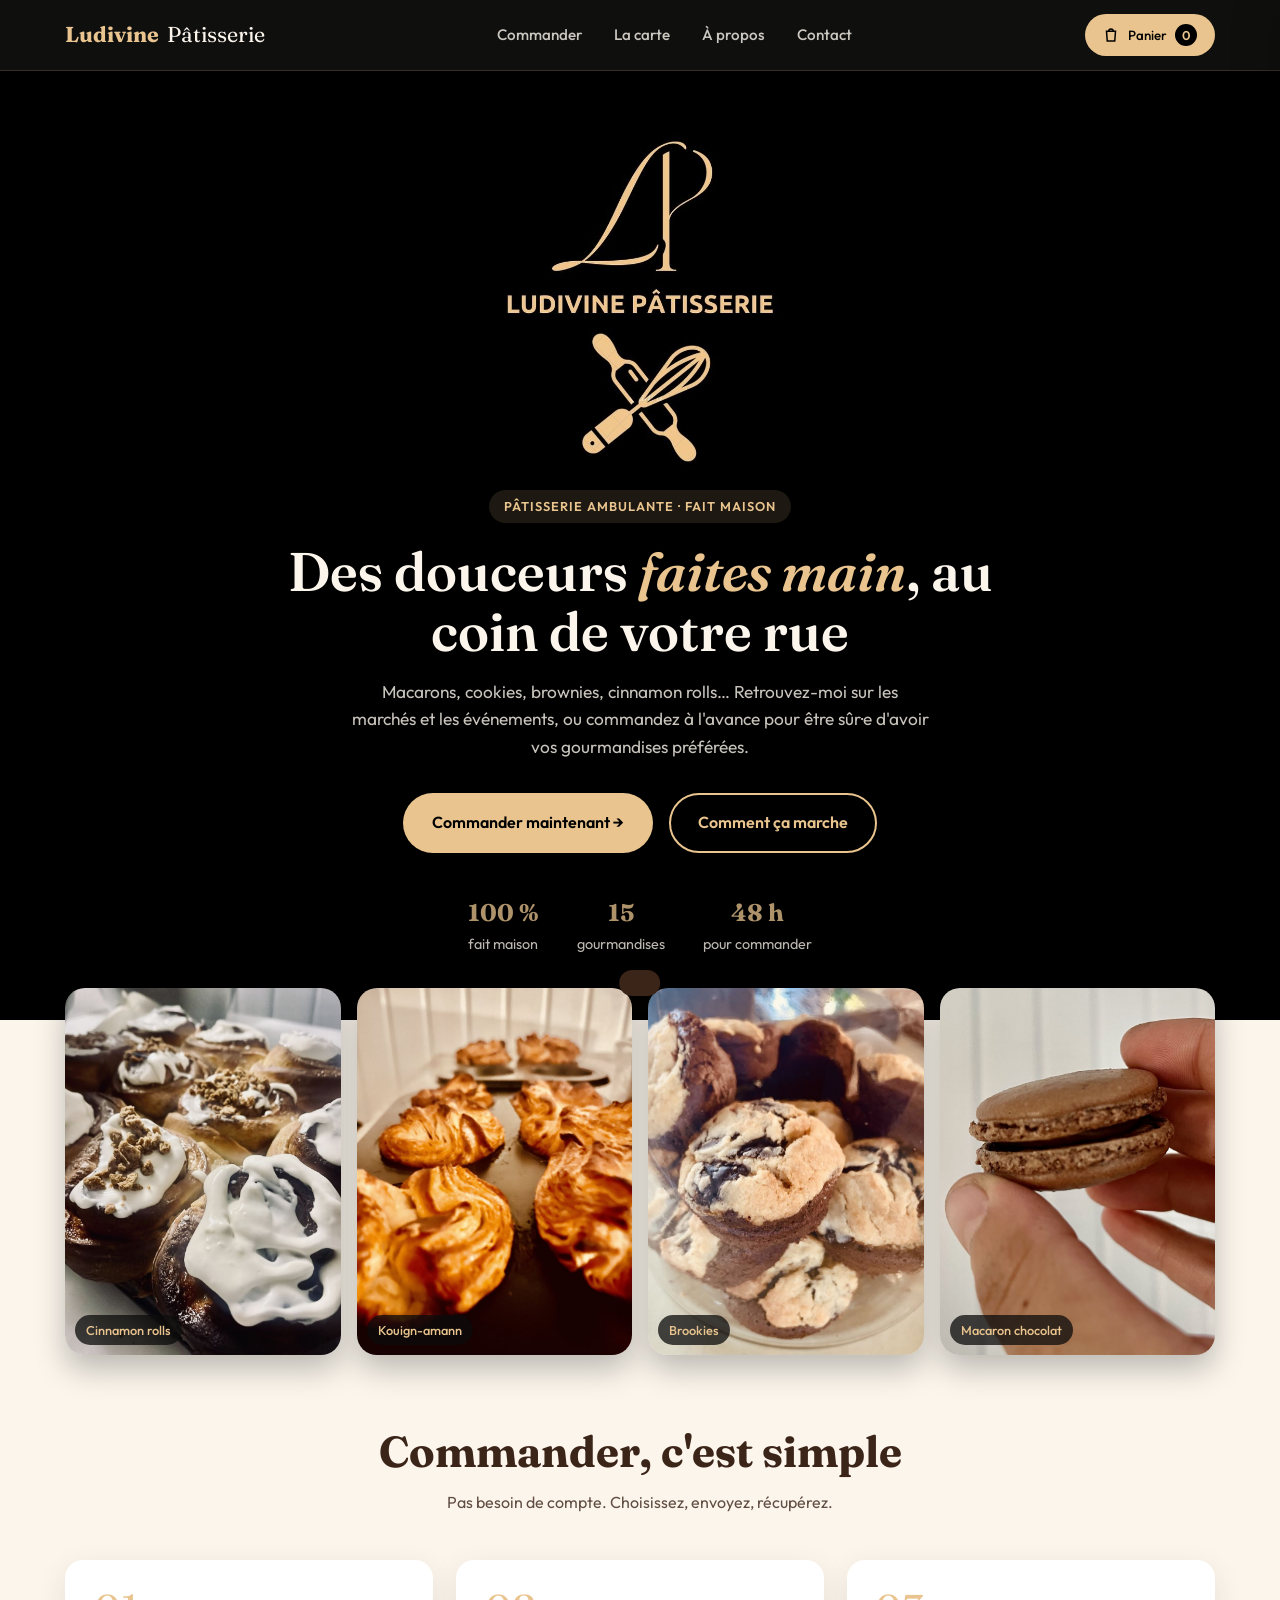
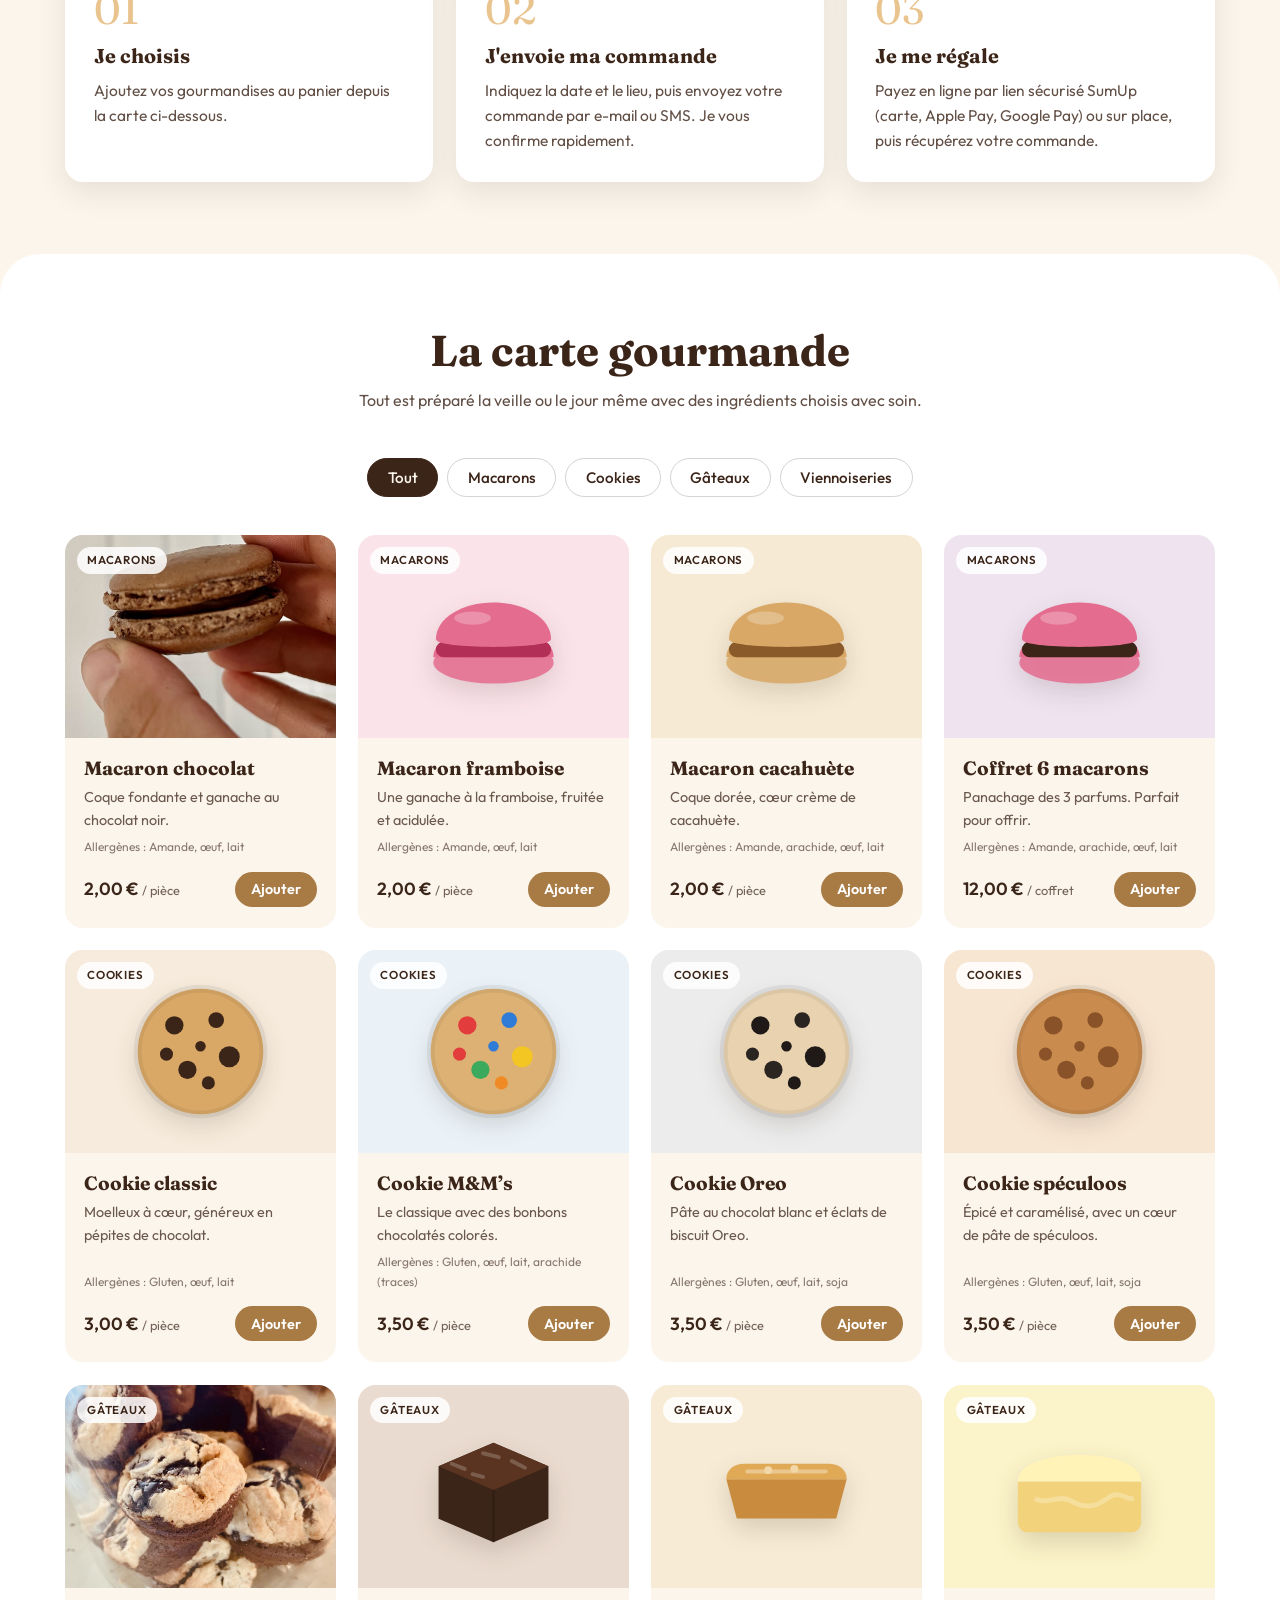
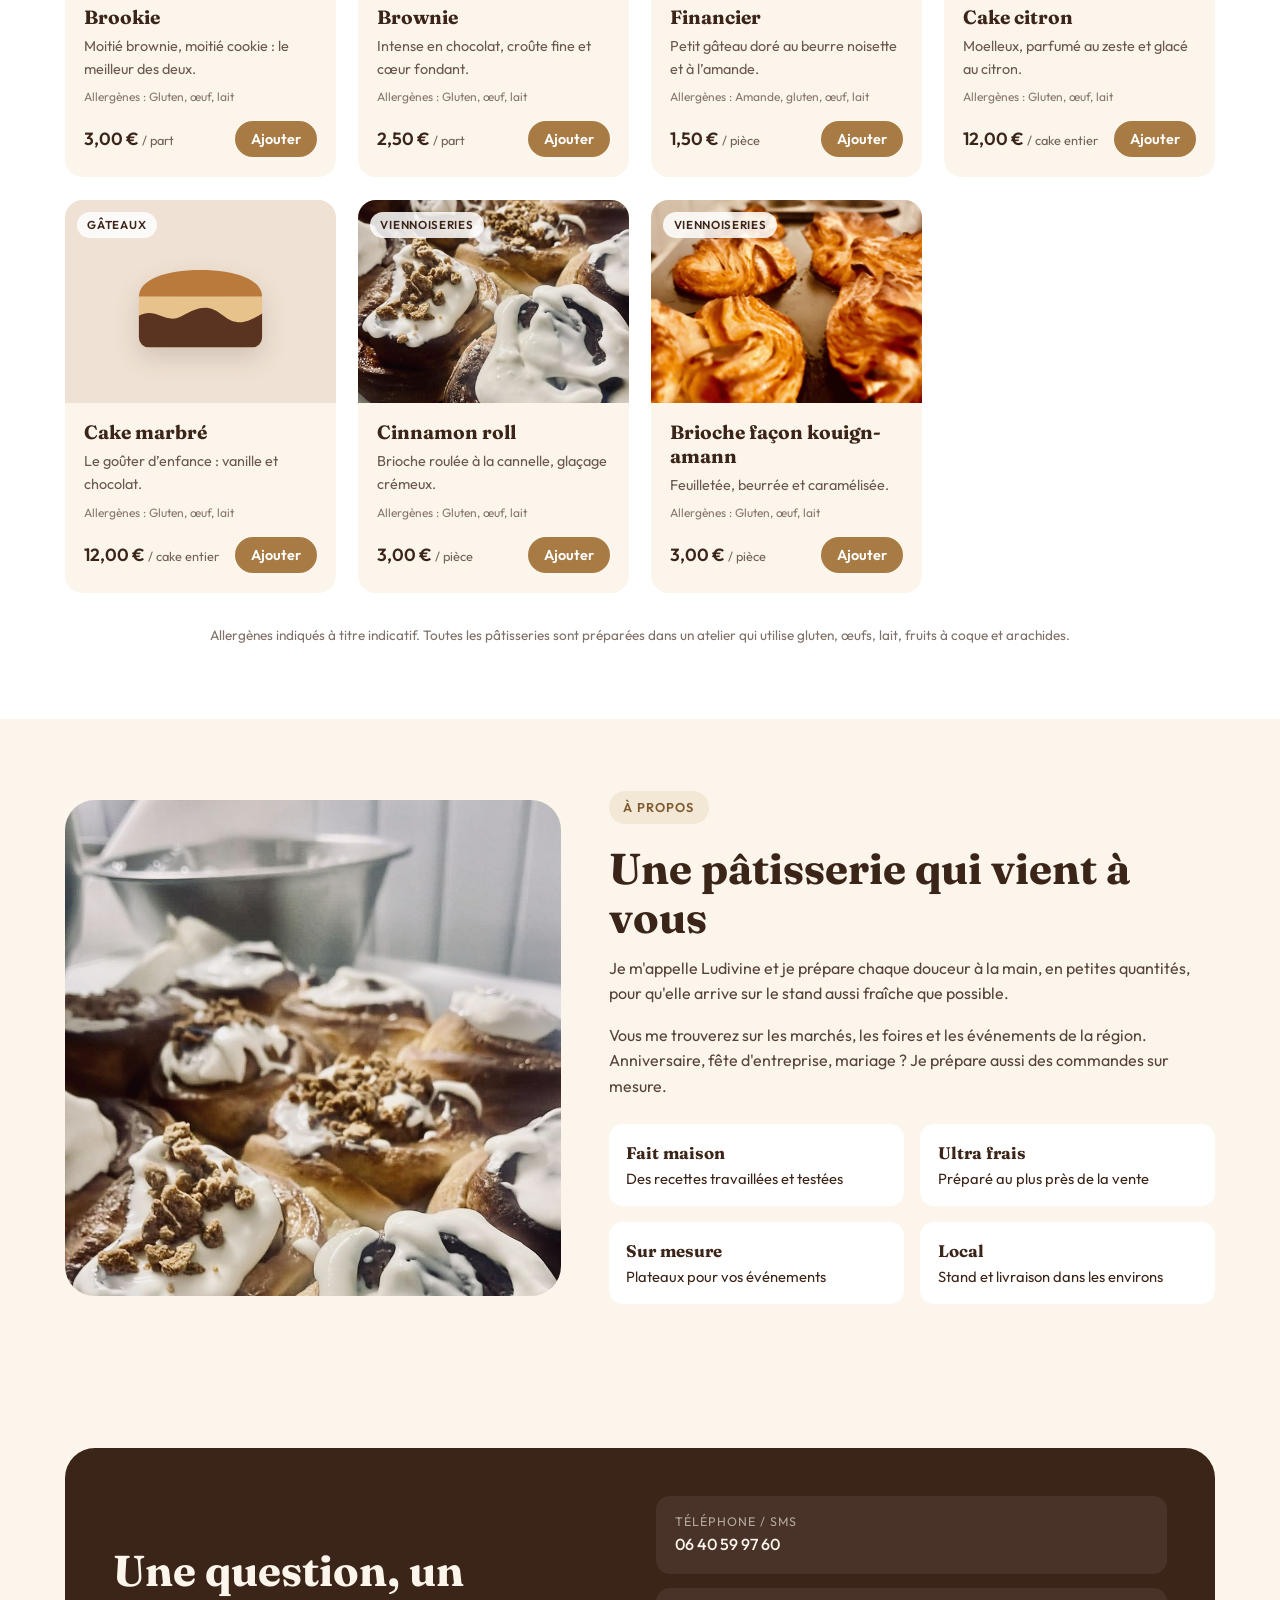
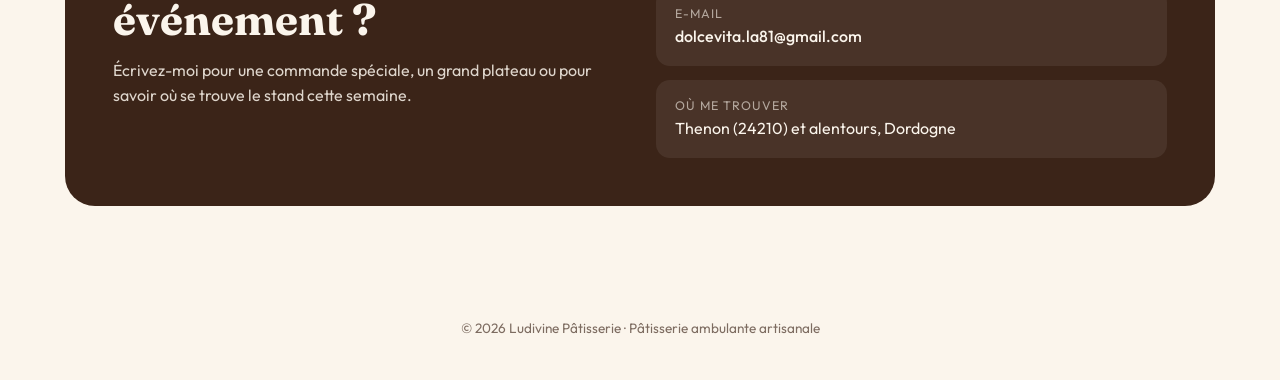
==== index.html @ d3c08a84 "Add files via upload" ====
<!DOCTYPE html>
<html lang="fr">
<head>
<meta charset="UTF-8">
<meta name="viewport" content="width=device-width, initial-scale=1">
<title>Ludivine Pâtisserie — pâtisserie ambulante</title>
<!-- ===== SEO : remplace dolcevitala81-gif par ton pseudo GitHub (ou ton nom de domaine) ===== -->
<meta name="description" content="Ludivine Pâtisserie, pâtisserie ambulante artisanale à Thenon (24210) et alentours, Dordogne : macarons, cookies, brownies, brookies, financiers, cinnamon rolls, kouign-amann et cakes faits maison. Commandez en ligne.">
<meta name="robots" content="index, follow">
<link rel="canonical" href="https://xn--ludivine-ptisserie-rsb.com/">
<meta property="og:type" content="website">
<meta property="og:title" content="Ludivine Pâtisserie — pâtisserie ambulante faite maison">
<meta property="og:description" content="Macarons, cookies, brownies, cinnamon rolls… Commandez vos douceurs faites main à Thenon et alentours.">
<meta property="og:url" content="https://xn--ludivine-ptisserie-rsb.com/">
<meta property="og:locale" content="fr_FR">
<meta name="theme-color" content="#000000">
<script type="application/ld+json">
{
  "@context": "https://schema.org",
  "@type": "Bakery",
  "name": "Ludivine Pâtisserie",
  "description": "Pâtisserie ambulante artisanale : macarons, cookies, brownies, brookies, financiers, cinnamon rolls, kouign-amann et cakes faits maison.",
  "url": "https://xn--ludivine-ptisserie-rsb.com/",
  "telephone": "+33640599760",
  "email": "dolcevita.la81@gmail.com",
  "areaServed": "Thenon et alentours, Dordogne",
  "address": {"@type": "PostalAddress", "addressLocality": "Thenon", "postalCode": "24210", "addressRegion": "Dordogne", "addressCountry": "FR"},
  "servesCuisine": "Pâtisserie française",
  "priceRange": "€"
}
</script>
<link rel="preconnect" href="https://fonts.googleapis.com">
<link rel="preconnect" href="https://fonts.gstatic.com" crossorigin>
<link href="https://fonts.googleapis.com/css2?family=Fraunces:opsz,wght@9..144,400;9..144,600;9..144,700&family=Outfit:wght@300;400;500;600&display=swap" rel="stylesheet">
<link rel="stylesheet" href="css/style.css">
</head>
<body>

<header>
  <div class="wrap nav">
    <a href="#accueil" class="logo">Ludivine <span>Pâtisserie</span></a>
    <ul class="nav-links">
      <li><a href="#comment">Commander</a></li>
      <li><a href="#carte">La carte</a></li>
      <li><a href="#apropos">À propos</a></li>
      <li><a href="#contact">Contact</a></li>
    </ul>
    <button class="cart-btn" id="openCart" aria-label="Ouvrir le panier">
      <svg width="18" height="18" viewBox="0 0 24 24" fill="none" stroke="currentColor" stroke-width="2"><path d="M6 7h12l-1 13H7L6 7z"/><path d="M9 7a3 3 0 0 1 6 0"/></svg>
      <span class="lbl">Panier</span>
      <span class="cart-count" id="cartCount">0</span>
    </button>
  </div>
</header>

<main id="accueil">
  <!-- HERO -->
  <div class="hero">
    <div class="wrap">
      <img class="hero-logo" src="img/logo.jpg" alt="Logo Ludivine Pâtisserie">
      <span class="tag">Pâtisserie ambulante · fait maison</span>
      <h1>Des douceurs <em>faites main</em>, au coin de votre rue</h1>
      <p>Macarons, cookies, brownies, cinnamon rolls… Retrouvez-moi sur les marchés et les événements, ou commandez à l'avance pour être sûr·e d'avoir vos gourmandises préférées.</p>
      <div class="btns">
        <a href="#carte" class="btn btn-primary">Commander maintenant →</a>
        <a href="#comment" class="btn btn-ghost">Comment ça marche</a>
      </div>
      <div class="hero-badges">
        <div><strong>100 %</strong>fait maison</div>
        <div><strong>15</strong>gourmandises</div>
        <div><strong>48 h</strong>pour commander</div>
      </div>
    </div>
  </div>
  <div class="wrap gallery">
    <figure><img src="img/cinnamon-roll.jpg" alt="Cinnamon rolls glacés aux éclats de spéculoos" loading="lazy"><figcaption>Cinnamon rolls</figcaption></figure>
    <figure><img src="img/kouign-amann.jpg" alt="Brioches façon kouign-amann caramélisées" loading="lazy"><figcaption>Kouign-amann</figcaption></figure>
    <figure><img src="img/brookies.jpg" alt="Brookies, moitié brownie moitié cookie" loading="lazy"><figcaption>Brookies</figcaption></figure>
    <figure><img src="img/macaron-chocolat.jpg" alt="Macaron au chocolat" loading="lazy"><figcaption>Macaron chocolat</figcaption></figure>
  </div>

  <!-- COMMENT -->
  <section id="comment">
    <div class="wrap">
      <div class="sec-head">
        <h2>Commander, c'est simple</h2>
        <p>Pas besoin de compte. Choisissez, envoyez, récupérez.</p>
      </div>
      <div class="steps">
        <div class="step"><div class="step-n">01</div><h3>Je choisis</h3><p>Ajoutez vos gourmandises au panier depuis la carte ci-dessous.</p></div>
        <div class="step"><div class="step-n">02</div><h3>J'envoie ma commande</h3><p>Indiquez la date et le lieu, puis envoyez votre commande par e-mail ou SMS. Je vous confirme rapidement.</p></div>
        <div class="step"><div class="step-n">03</div><h3>Je me régale</h3><p>Payez en ligne par lien sécurisé SumUp (carte, Apple Pay, Google Pay) ou sur place, puis récupérez votre commande.</p></div>
      </div>
    </div>
  </section>

  <!-- CARTE -->
  <section id="carte">
    <div class="wrap">
      <div class="sec-head">
        <h2>La carte gourmande</h2>
        <p>Tout est préparé la veille ou le jour même avec des ingrédients choisis avec soin.</p>
      </div>
      <div class="filters" id="filters"></div>
      <div class="grid" id="grid"></div>
      <p class="note">Allergènes indiqués à titre indicatif. Toutes les pâtisseries sont préparées dans un atelier qui utilise gluten, œufs, lait, fruits à coque et arachides.</p>
    </div>
  </section>

  <!-- A PROPOS -->
  <section id="apropos">
    <div class="wrap about">
      <div class="about-art" id="aboutArt" aria-hidden="true"></div>
      <div>
        <span class="tag">À propos</span>
        <h2>Une pâtisserie qui vient à vous</h2>
        <p>Je m'appelle Ludivine et je prépare chaque douceur à la main, en petites quantités, pour qu'elle arrive sur le stand aussi fraîche que possible.</p>
        <p>Vous me trouverez sur les marchés, les foires et les événements de la région. Anniversaire, fête d'entreprise, mariage ? Je prépare aussi des commandes sur mesure.</p>
        <div class="values">
          <div class="value"><strong>Fait maison</strong>Des recettes travaillées et testées</div>
          <div class="value"><strong>Ultra frais</strong>Préparé au plus près de la vente</div>
          <div class="value"><strong>Sur mesure</strong>Plateaux pour vos événements</div>
          <div class="value"><strong>Local</strong>Stand et livraison dans les environs</div>
        </div>
      </div>
    </div>
  </section>

  <!-- CONTACT -->
  <section id="contact">
    <div class="wrap contact">
      <div>
        <h2>Une question, un événement ?</h2>
        <p>Écrivez-moi pour une commande spéciale, un grand plateau ou pour savoir où se trouve le stand cette semaine.</p>
      </div>
      <ul class="contact-list">
        <li><small>Téléphone / SMS</small><a href="tel:+33640599760">06 40 59 97 60</a></li>
        <li><small>E-mail</small><a href="mailto:dolcevita.la81@gmail.com">dolcevita.la81@gmail.com</a></li>
        <li><small>Où me trouver</small>Thenon (24210) et alentours, Dordogne</li>
      </ul>
    </div>
  </section>
</main>

<footer>
  <div class="wrap">© <span id="yr"></span> Ludivine Pâtisserie · Pâtisserie ambulante artisanale</div>
</footer>

<button class="mobile-cart" id="mobileCart"><span>Voir mon panier (<span id="mCount">0</span>)</span><span id="mTotal">0,00 €</span></button>

<!-- DRAWER -->
<div class="overlay" id="overlay"></div>
<aside class="drawer" id="drawer" aria-label="Panier">
  <div class="d-head"><h3 id="dTitle">Mon panier</h3><button class="x" id="closeCart" aria-label="Fermer">×</button></div>
  <div class="d-body" id="dBody"></div>
  <div class="d-foot" id="dFoot"></div>
</aside>

<div class="toast" id="toast"></div>

<script src="js/script.js"></script>
</body>
</html>
---- css/style.css ----
:root{
  --cream:#FBF5EC; --cream-2:#F3E7D6; --cocoa:#3B2418; --cocoa-2:#5A3A28;
  --rasp:#A87B45; --rasp-dark:#7E5A2E; --gold:#E9C48E; --black:#000; --white:#fff;
  --radius:18px; --shadow:0 10px 30px rgba(59,36,24,.10);
  --serif:'Fraunces', Georgia, serif; --sans:'Outfit', system-ui, sans-serif;
}
*{box-sizing:border-box;margin:0;padding:0}
html{scroll-behavior:smooth}
body{font-family:var(--sans);background:var(--cream);color:var(--cocoa);line-height:1.6;-webkit-font-smoothing:antialiased}
img,svg{display:block;max-width:100%}
a{color:inherit}
button{font-family:inherit;cursor:pointer}
.wrap{width:min(1150px,92%);margin:0 auto}

/* Header */
header{position:sticky;top:0;z-index:40;background:rgba(0,0,0,.94);backdrop-filter:blur(10px);border-bottom:1px solid rgba(233,196,142,.18);color:var(--cream)}
.nav{display:flex;align-items:center;justify-content:space-between;height:70px}
.logo{font-family:var(--serif);font-size:1.35rem;font-weight:700;text-decoration:none;display:flex;align-items:center;gap:.5rem}
.logo{color:var(--gold)} .logo span{color:var(--cream);font-weight:400}
.nav-links{display:flex;gap:2rem;list-style:none}
.nav-links a{text-decoration:none;font-weight:500;font-size:.95rem;opacity:.8;transition:opacity .2s}
.nav-links a:hover{opacity:1;color:var(--gold)}
.cart-btn{position:relative;background:var(--gold);color:var(--black);border:none;border-radius:999px;padding:.6rem 1.1rem;font-weight:500;display:flex;align-items:center;gap:.5rem;transition:background .2s}
.cart-btn:hover{background:#fff}
.cart-count{background:var(--black);color:var(--gold);border-radius:999px;min-width:22px;height:22px;display:grid;place-items:center;font-size:.8rem;font-weight:600;padding:0 6px}
.cart-count.bump{animation:bump .35s}
@keyframes bump{50%{transform:scale(1.35)}}

/* Hero (bannière logo) */
.hero{background:var(--black);color:var(--cream);padding:2rem 0 4rem;text-align:center;overflow:hidden}
.hero-logo{width:min(520px,90%);margin:0 auto -.5rem}
.tag{display:inline-block;background:var(--cream-2);color:var(--rasp-dark);font-weight:600;font-size:.8rem;letter-spacing:.08em;text-transform:uppercase;padding:.4rem .9rem;border-radius:999px;margin-bottom:1.2rem}
.hero .tag{background:rgba(233,196,142,.12);color:var(--gold)}
h1{font-family:var(--serif);font-size:clamp(2rem,4.6vw,3.4rem);line-height:1.1;font-weight:600;margin:0 auto 1rem;max-width:760px}
h1 em{font-style:italic;color:var(--gold)}
.hero p{font-size:1.08rem;max-width:580px;opacity:.8;margin:0 auto 2rem}
.btns{display:flex;gap:1rem;flex-wrap:wrap;justify-content:center}
.btn{display:inline-flex;align-items:center;gap:.5rem;padding:.95rem 1.7rem;border-radius:999px;font-weight:600;text-decoration:none;border:2px solid transparent;transition:all .2s;font-size:1rem}
.btn-primary{background:var(--rasp);color:#fff}
.btn-primary:hover{background:var(--rasp-dark);transform:translateY(-2px)}
.hero .btn-primary{background:var(--gold);color:var(--black)}
.hero .btn-primary:hover{background:#fff}
.btn-ghost{border-color:var(--cocoa);color:var(--cocoa);background:transparent}
.btn-ghost:hover{background:var(--cocoa);color:var(--cream)}
.hero .btn-ghost{border-color:var(--gold);color:var(--gold)}
.hero .btn-ghost:hover{background:var(--gold);color:var(--black)}
.hero-badges{display:flex;gap:2.4rem;margin-top:2.6rem;flex-wrap:wrap;justify-content:center}
.hero-badges div{font-size:.9rem;opacity:.75}
.hero-badges strong{display:block;font-family:var(--serif);font-size:1.5rem;color:var(--gold)}
/* Galerie photos */
.gallery{display:grid;grid-template-columns:repeat(4,1fr);gap:1rem;margin-top:-2rem;position:relative}
.gallery figure{border-radius:20px;overflow:hidden;aspect-ratio:3/4;box-shadow:0 14px 30px rgba(0,0,0,.25);position:relative}
.gallery img{width:100%;height:100%;object-fit:cover;transition:transform .5s}
.gallery figure:hover img{transform:scale(1.06)}
.gallery figcaption{position:absolute;left:10px;bottom:10px;background:rgba(11,11,11,.75);color:var(--gold);font-size:.8rem;font-weight:500;padding:.3rem .7rem;border-radius:999px}

/* Sections */
section{padding:4.5rem 0}
.sec-head{text-align:center;max-width:640px;margin:0 auto 2.8rem}
h2{font-family:var(--serif);font-size:clamp(1.9rem,3.8vw,2.7rem);line-height:1.15;margin-bottom:.8rem}
.sec-head p{opacity:.8}

/* Steps */
.steps{display:grid;grid-template-columns:repeat(3,1fr);gap:1.4rem}
.step{background:var(--white);border-radius:var(--radius);padding:1.8rem;box-shadow:var(--shadow);position:relative}
.step-n{font-family:var(--serif);font-size:2.6rem;color:var(--gold);line-height:1;margin-bottom:.6rem}
.step h3{font-family:var(--serif);font-size:1.25rem;margin-bottom:.4rem}
.step p{opacity:.8;font-size:.97rem}

/* Menu */
#carte{background:var(--white);border-radius:40px 40px 0 0}
.filters{display:flex;gap:.6rem;justify-content:center;flex-wrap:wrap;margin-bottom:2.4rem}
.filter{border:1.5px solid rgba(59,36,24,.2);background:transparent;color:var(--cocoa);padding:.55rem 1.2rem;border-radius:999px;font-weight:500;font-size:.95rem;transition:all .2s}
.filter:hover{border-color:var(--cocoa)}
.filter.active{background:var(--cocoa);color:var(--cream);border-color:var(--cocoa)}
.grid{display:grid;grid-template-columns:repeat(auto-fill,minmax(250px,1fr));gap:1.4rem}
.card{background:var(--cream);border-radius:var(--radius);overflow:hidden;display:flex;flex-direction:column;transition:transform .25s,box-shadow .25s}
.card:hover{transform:translateY(-5px);box-shadow:var(--shadow)}
.card-art{aspect-ratio:4/3;display:grid;place-items:center;position:relative}
.card-art svg{width:58%;filter:drop-shadow(0 10px 12px rgba(59,36,24,.16))}
.card-art{overflow:hidden}
.card-art img{position:absolute;inset:0;width:100%;height:100%;object-fit:cover}
.card-cat{z-index:1}
.card-cat{position:absolute;top:12px;left:12px;background:rgba(255,255,255,.85);font-size:.72rem;font-weight:600;letter-spacing:.06em;text-transform:uppercase;padding:.25rem .65rem;border-radius:999px}
.card-body{padding:1.1rem 1.2rem 1.3rem;display:flex;flex-direction:column;gap:.35rem;flex:1}
.card h3{font-family:var(--serif);font-size:1.2rem;line-height:1.25}
.card .desc{font-size:.9rem;opacity:.75;flex:1}
.card .allerg{font-size:.75rem;opacity:.6}
.card-foot{display:flex;align-items:center;justify-content:space-between;margin-top:.6rem}
.price{font-weight:600;font-size:1.1rem}
.price small{font-weight:400;font-size:.8rem;opacity:.7}
.add{background:var(--rasp);color:#fff;border:none;border-radius:999px;padding:.55rem 1rem;font-weight:600;font-size:.9rem;transition:background .2s,transform .15s}
.add:hover{background:var(--rasp-dark)}
.add:active{transform:scale(.94)}
.add.done{background:var(--cocoa)}
.note{text-align:center;font-size:.85rem;opacity:.65;margin-top:2rem}

/* About */
.about{display:grid;grid-template-columns:.9fr 1.1fr;gap:3rem;align-items:center}
.about-art{background:var(--cocoa);border-radius:30px;aspect-ratio:1;display:grid;place-items:center;position:relative;overflow:hidden}
.about-art svg{width:70%}
.about-art img{width:100%;height:100%;object-fit:cover}
.about-art::after{display:none;content:"";position:absolute;width:60%;height:60%;border-radius:50%;background:rgba(201,161,74,.15);top:-15%;right:-15%}
.about h2{text-align:left}
.about p{opacity:.85;margin-bottom:1rem}
.values{display:grid;grid-template-columns:1fr 1fr;gap:1rem;margin-top:1.5rem}
.value{background:var(--white);border-radius:14px;padding:1rem 1.1rem;font-size:.92rem}
.value strong{display:block;font-family:var(--serif);font-size:1.05rem}

/* Contact */
.contact{background:var(--cocoa);color:var(--cream);border-radius:30px;padding:3rem;display:grid;grid-template-columns:1fr 1fr;gap:2rem;align-items:center}
.contact h2{color:var(--cream)}
.contact p{opacity:.85}
.contact-list{list-style:none;display:grid;gap:.9rem}
.contact-list li{background:rgba(255,255,255,.07);border-radius:14px;padding:1rem 1.2rem}
.contact-list small{display:block;opacity:.6;font-size:.78rem;text-transform:uppercase;letter-spacing:.08em}
.contact-list a{text-decoration:none;font-weight:500}

footer{padding:2.5rem 0;text-align:center;font-size:.85rem;opacity:.65}

/* Drawer */
.overlay{position:fixed;inset:0;background:rgba(59,36,24,.45);opacity:0;pointer-events:none;transition:opacity .3s;z-index:50}
.overlay.open{opacity:1;pointer-events:auto}
.drawer{position:fixed;top:0;right:0;height:100%;width:min(440px,100%);background:var(--cream);z-index:60;transform:translateX(100%);transition:transform .35s cubic-bezier(.2,.8,.2,1);display:flex;flex-direction:column;box-shadow:-10px 0 40px rgba(0,0,0,.15)}
.drawer.open{transform:none}
.d-head{display:flex;justify-content:space-between;align-items:center;padding:1.3rem 1.5rem;border-bottom:1px solid rgba(59,36,24,.1)}
.d-head h3{font-family:var(--serif);font-size:1.4rem}
.x{background:none;border:none;font-size:1.6rem;line-height:1;color:var(--cocoa);width:40px;height:40px;border-radius:50%}
.x:hover{background:var(--cream-2)}
.d-body{flex:1;overflow-y:auto;padding:1.2rem 1.5rem}
.d-foot{padding:1.2rem 1.5rem;border-top:1px solid rgba(59,36,24,.1);background:var(--white)}
.empty{text-align:center;padding:3rem 1rem;opacity:.7}
.empty svg{width:90px;margin:0 auto 1rem;opacity:.6}
.line{display:grid;grid-template-columns:54px 1fr auto;gap:.9rem;align-items:center;padding:.8rem 0;border-bottom:1px dashed rgba(59,36,24,.15)}
.line-art{width:54px;height:54px;border-radius:12px;display:grid;place-items:center}
.line-art{overflow:hidden}
.line-art svg{width:72%}
.line-art img{width:100%;height:100%;object-fit:cover}
.line h4{font-size:.95rem;font-weight:600;line-height:1.3}
.line .lp{font-size:.85rem;opacity:.7}
.qty{display:flex;align-items:center;gap:.4rem;background:var(--white);border-radius:999px;padding:.2rem}
.qty button{width:28px;height:28px;border-radius:50%;border:none;background:var(--cream-2);color:var(--cocoa);font-size:1rem;font-weight:600}
.qty button:hover{background:var(--gold)}
.qty span{min-width:20px;text-align:center;font-weight:600;font-size:.9rem}
.total{display:flex;justify-content:space-between;font-size:1.15rem;font-weight:600;margin-bottom:1rem}
.btn-full{width:100%;justify-content:center;border:none}
.btn[disabled]{opacity:.4;pointer-events:none}

form .field{margin-bottom:1rem}
label{display:block;font-weight:500;font-size:.9rem;margin-bottom:.35rem}
input,select,textarea{width:100%;font-family:inherit;font-size:1rem;padding:.8rem 1rem;border-radius:12px;border:1.5px solid rgba(59,36,24,.18);background:var(--white);color:var(--cocoa);transition:border-color .2s}
input:focus,select:focus,textarea:focus{outline:none;border-color:var(--rasp)}
.row2{display:grid;grid-template-columns:1fr 1fr;gap:.8rem}
.radio-group{display:grid;grid-template-columns:1fr 1fr;gap:.6rem}
.radio-group label{border:1.5px solid rgba(59,36,24,.18);border-radius:12px;padding:.75rem;text-align:center;cursor:pointer;background:var(--white);margin:0;font-size:.9rem}
.radio-group input{display:none}
.radio-group input:checked + span{color:var(--rasp-dark);font-weight:600}
.radio-group label:has(input:checked){border-color:var(--rasp);background:#F7EEDF}
.back{background:none;border:none;color:var(--cocoa);font-weight:500;margin-bottom:1rem;opacity:.75;font-size:.95rem}
.back:hover{opacity:1}
.err{color:var(--rasp-dark);font-size:.85rem;margin-top:.5rem;display:none}
.recap{background:var(--white);border-radius:14px;padding:1rem;font-size:.85rem;white-space:pre-wrap;font-family:ui-monospace,Menlo,monospace;max-height:230px;overflow:auto;margin:1rem 0}
.ok-ico{width:64px;height:64px;border-radius:50%;background:#E9F3E6;color:#3F7A3A;display:grid;place-items:center;font-size:1.9rem;margin:0 auto 1rem}
.send-grid{display:grid;gap:.6rem}
.send-grid .btn{justify-content:center}
.paybox{background:#EEF4FF;border:1.5px solid #C9D9F5;border-radius:14px;padding:1rem;margin-bottom:1rem;font-size:.92rem;text-align:center}
.paybox p{margin-bottom:.6rem}
.paybox p:last-child{margin-bottom:0}
.btn-sumup{background:#1A1A1A;color:#fff;width:100%;justify-content:center}
.btn-sumup:hover{background:#000;transform:translateY(-2px)}
.hint{font-size:.82rem;opacity:.7;text-align:center;margin-top:.8rem}

.toast{position:fixed;bottom:24px;left:50%;transform:translate(-50%,120px);background:var(--cocoa);color:var(--cream);padding:.8rem 1.3rem;border-radius:999px;font-weight:500;font-size:.92rem;z-index:70;transition:transform .35s;box-shadow:var(--shadow)}
.toast.show{transform:translate(-50%,0)}

.mobile-cart{display:none}

/* Responsive */
@media (max-width:900px){
  .hero-grid,.about,.contact{grid-template-columns:1fr}
  .hero{padding-top:2.5rem}
  .hero-art{max-width:340px;margin:0 auto}
  .steps{grid-template-columns:1fr}
  .about-art{max-width:360px;margin:0 auto;width:100%}
  .contact{padding:2rem}
  .gallery{grid-template-columns:repeat(2,1fr);margin-top:-1.5rem}
}
@media (max-width:720px){
  .nav-links{display:none}
  .cart-btn .lbl{display:none}
  section{padding:3.2rem 0}
  #carte{border-radius:28px 28px 0 0}
  .grid{grid-template-columns:repeat(2,1fr);gap:.8rem}
  .card-body{padding:.8rem .85rem 1rem}
  .card h3{font-size:1rem}
  .card .desc{font-size:.8rem}
  .card-foot{flex-direction:column;align-items:stretch;gap:.5rem}
  .add{width:100%}
  .values{grid-template-columns:1fr}
  .mobile-cart{display:flex;position:fixed;bottom:16px;left:4%;right:4%;z-index:45;background:var(--black);color:var(--gold);border:none;border-radius:999px;padding:1rem 1.4rem;justify-content:space-between;font-weight:600;font-size:1rem;box-shadow:0 10px 30px rgba(0,0,0,.35);transform:translateY(120px);transition:transform .3s}
  .mobile-cart.show{transform:none}
  footer{padding-bottom:6rem}
}
@media (max-width:380px){ .grid{grid-template-columns:1fr} }
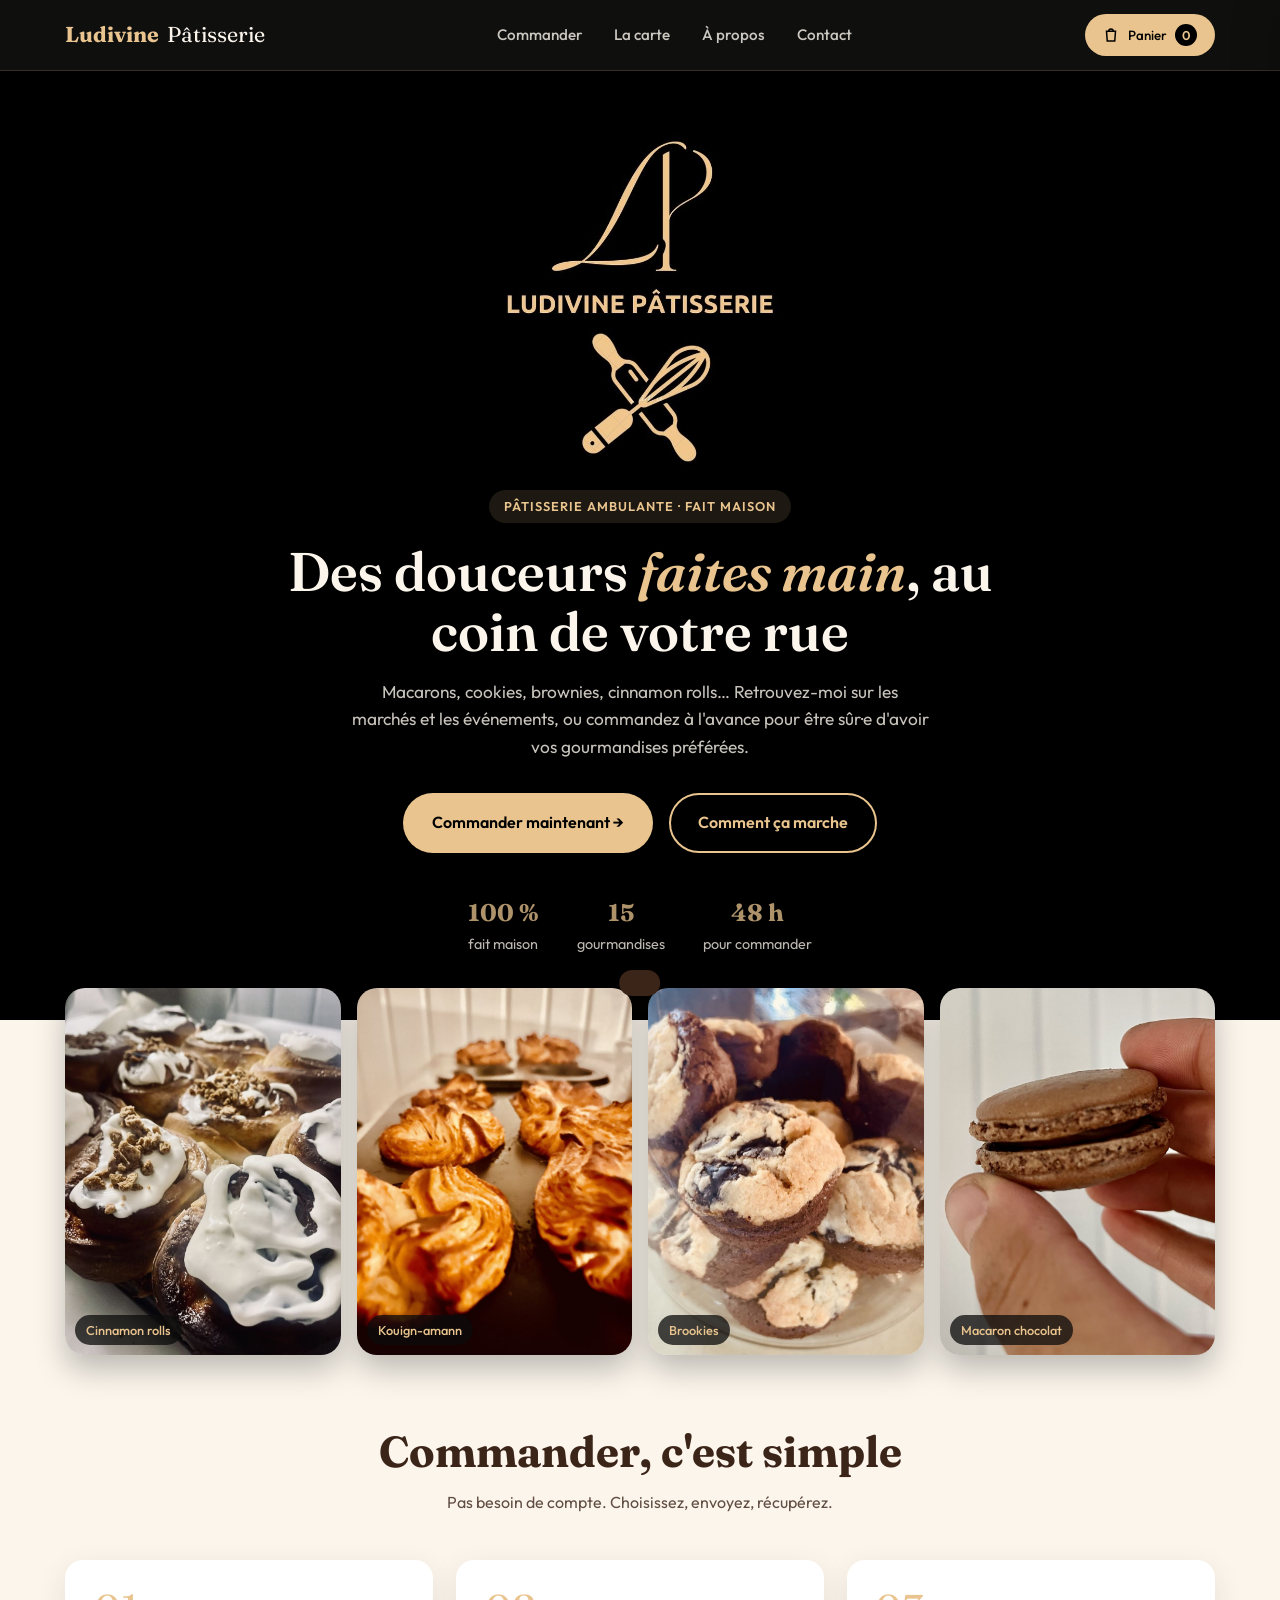
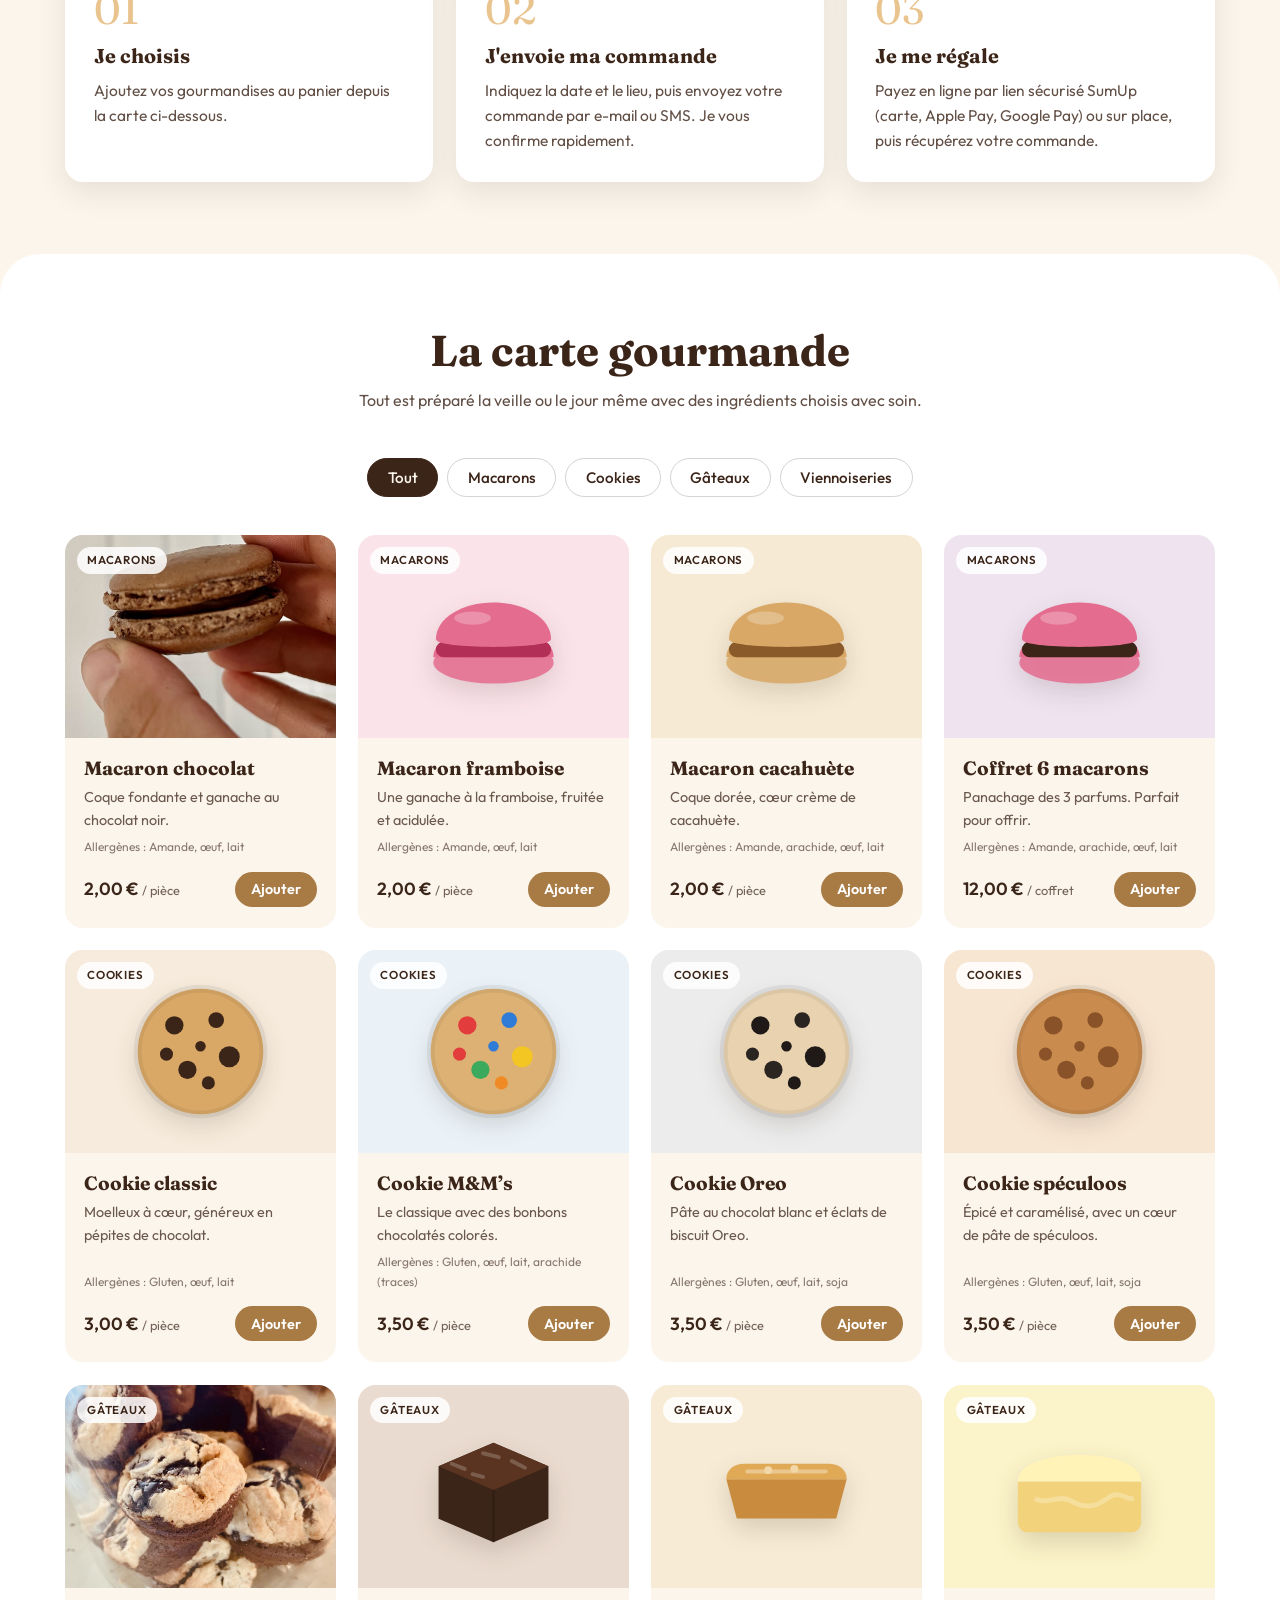
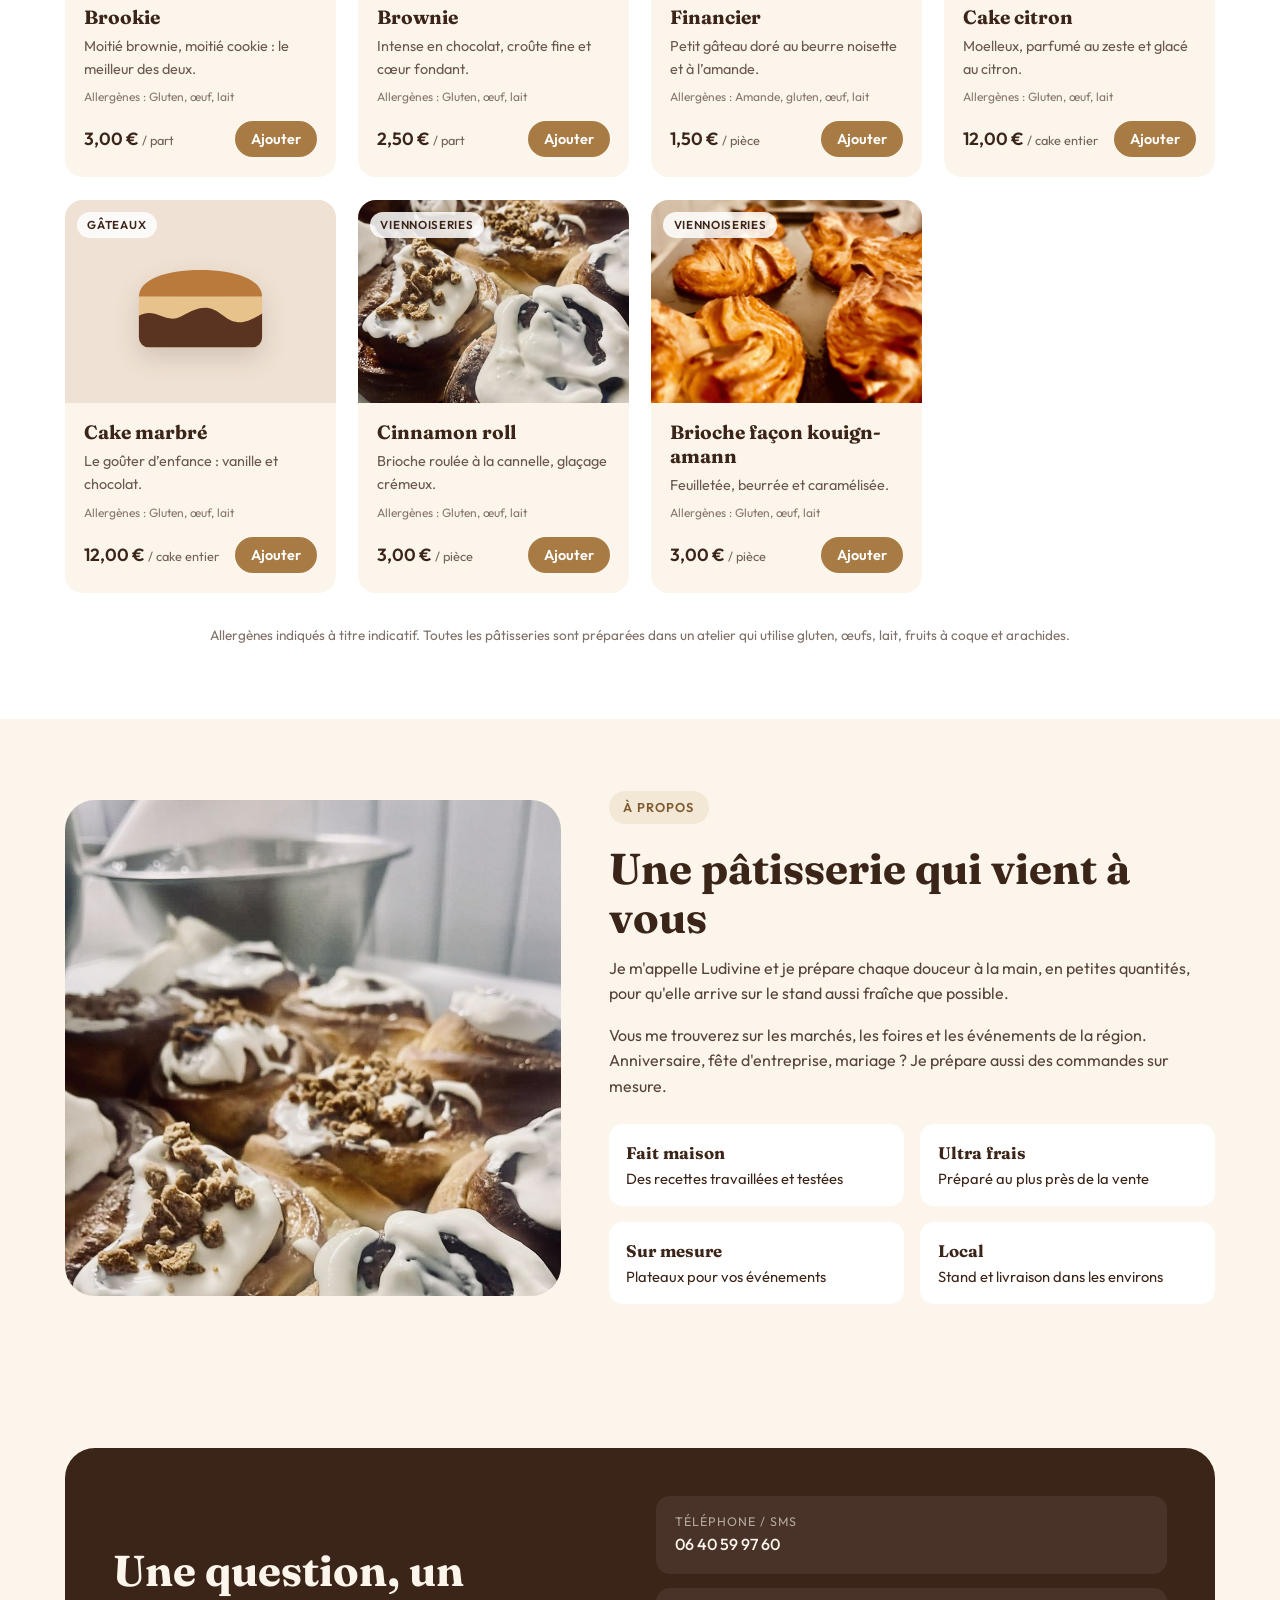
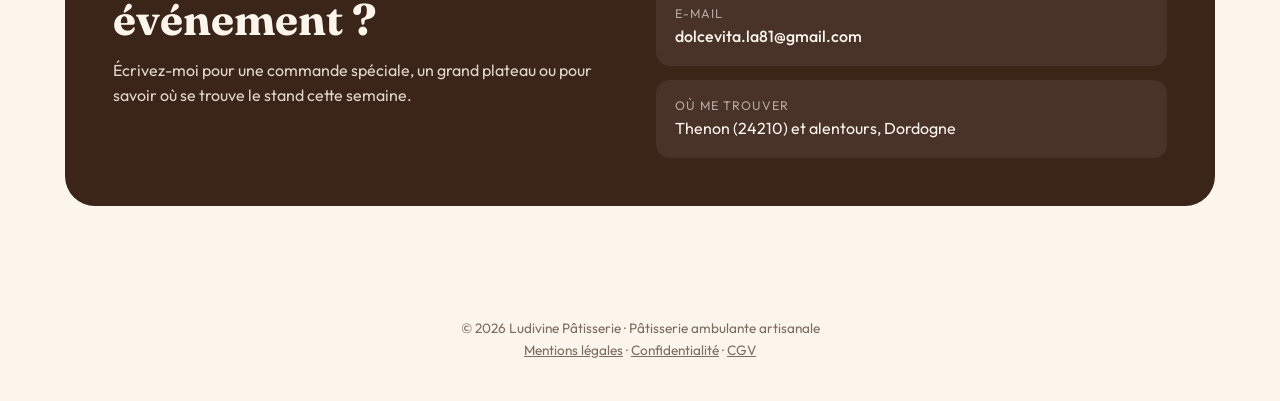
==== commit e6f75b3f: "Enhance footer with legal and privacy links Added legal and privacy links to the footer." ====
--- a/index.html
+++ b/index.html
@@ -143,7 +143,13 @@
 </main>
 
 <footer>
-  <div class="wrap">© <span id="yr"></span> Ludivine Pâtisserie · Pâtisserie ambulante artisanale</div>
+<div class="wrap">
+© <span id="yr"></span> Ludivine Pâtisserie · Pâtisserie ambulante artisanale
+<br>
+<a href="mentions-legales.html">Mentions légales</a> ·
+<a href="confidentialite.html">Confidentialité</a> ·
+<a href="cgv.html">CGV</a>
+</div>
 </footer>
 
 <button class="mobile-cart" id="mobileCart"><span>Voir mon panier (<span id="mCount">0</span>)</span><span id="mTotal">0,00 €</span></button>
